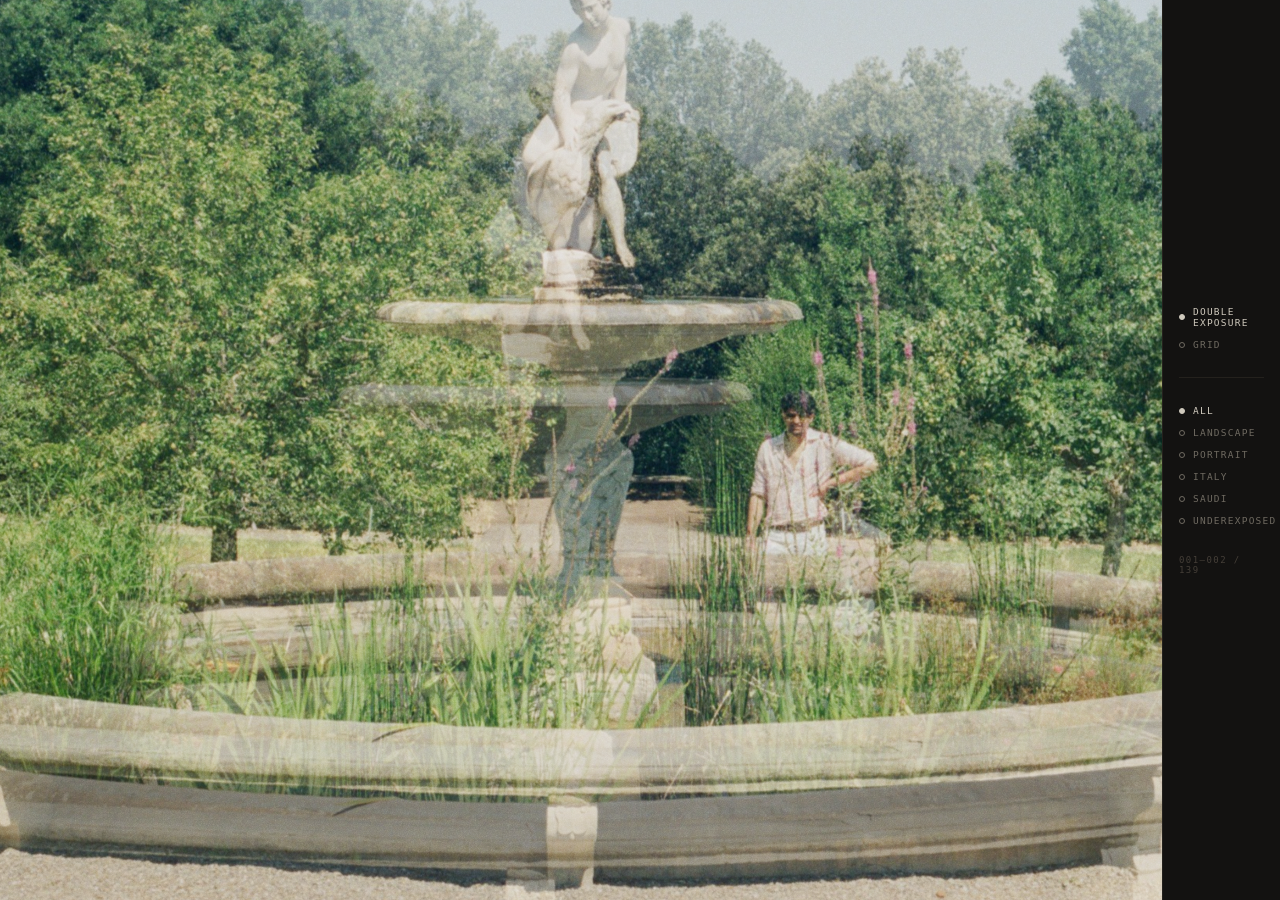
==== photos/index.html @ 0ebe8789 "Two frames at a time, both advancing together Removes the aperture windows and their frame numbers. " ====
<!doctype html>
<html lang="en">
<head>
<meta charset="utf-8">
<meta name="viewport" content="width=device-width, initial-scale=1">
<title>Film — Tahreem Rehman</title>
<link rel="stylesheet" href="style.css">
</head>
<body>

<div class="stage" id="stage">
  <div class="exposures" id="exposures"></div>
  <div class="grain"></div>
</div>

<div class="sheet" id="sheet"></div>

<div class="viewer" id="viewer">
  <div class="viewer-frame" id="viewerFrame">
    <img id="viewerImg" src="" alt="">
    <img id="viewerImgB" src="" alt="">
  </div>
  <div class="viewer-label" id="viewerLabel"></div>
</div>

<nav class="nav" id="nav">
  <div class="nav-group" id="views">
    <button class="nav-btn active" data-view="exposure">double exposure</button>
    <button class="nav-btn" data-view="sheet">grid</button>
  </div>
  <div class="nav-rule"></div>
  <button class="nav-btn active" data-cat="all">all</button>
  <button class="nav-btn" data-cat="landscape">landscape</button>
  <button class="nav-btn" data-cat="portrait">portrait</button>
  <button class="nav-btn" data-cat="italy">italy</button>
  <button class="nav-btn" data-cat="saudi">saudi</button>
  <button class="nav-btn" data-cat="underexposed">underexposed</button>
  <div class="counter" id="counter"></div>
  <div class="hint" id="hint"></div>
</nav>

<script src="app.js"></script>
</body>
</html>
---- photos/style.css ----
:root{
  --bg:#0d0c0b;
  --mark:#8a857b;
  --text-dim:#6f6a61;
  --nav-w:118px;
}

*{box-sizing:border-box}
html,body{margin:0;padding:0}
body{
  background:var(--bg);
  font-family:ui-monospace,'SF Mono',Menlo,Consolas,monospace;
  height:100vh;
  width:100vw;
  overflow:hidden;
  user-select:none;
}

/* the frame the exposures share */
.stage{
  position:fixed;
  top:0; left:0; bottom:0;
  right:var(--nav-w);
  overflow:hidden;
  background:var(--bg);
}

/* isolate so the blending stays between the photographs and never touches the page */
.exposures{
  position:absolute;
  inset:0;
  isolation:isolate;
}

/* every photograph is full-bleed and occupies the same space as the others */
.exposure{
  position:absolute;
  inset:0;
  transition:opacity .13s linear;
  will-change:opacity;
}
.exposure img{
  display:block;
  width:100%;
  height:100%;
  object-fit:cover;
  /* two additive passes would sum past white, so each is printed down first —
     the darkroom equivalent of cutting exposure time per pass */
  filter:brightness(.72) contrast(1.1) saturate(.94);
  transition:filter .13s linear;
}
/* the exposure on top is held back less, so it stays the one you read */
.exposure.dominant img{
  filter:brightness(.9) contrast(1.05) saturate(1);
}

/* film grain and a faint tonal veil, held over the whole composition */
.grain{
  position:absolute;
  inset:0;
  z-index:50;
  pointer-events:none;
  opacity:.55;
  mix-blend-mode:overlay;
  background-image:
    url("data:image/svg+xml;utf8,<svg xmlns='http://www.w3.org/2000/svg' width='200' height='200'><filter id='n'><feTurbulence type='fractalNoise' baseFrequency='0.82' numOctaves='4' stitchTiles='stitch'/><feColorMatrix type='saturate' values='0'/></filter><rect width='200' height='200' filter='url(%23n)' opacity='0.5'/></svg>");
  background-size:200px 200px;
}

/* ---------- the grid: five across, straightforward ---------- */
.sheet{
  position:fixed;
  top:0; left:0; bottom:0;
  right:var(--nav-w);
  overflow-y:auto;
  display:none;
  grid-template-columns:repeat(5, 1fr);
  grid-auto-rows:min-content;
  align-content:start;
  gap:1px;
  background:#000;
  padding:1px;
}
.sheet.on{ display:grid; }
.cell{
  position:relative;
  aspect-ratio:3 / 2;
  overflow:hidden;
  cursor:pointer;
  background:#0d0c0b;
}
.cell img{
  display:block;
  width:100%;
  height:100%;
  object-fit:cover;
  opacity:.86;
  transition:opacity .12s linear;
}
.cell:hover img{ opacity:1; }
.cell-label{
  position:absolute;
  left:6px; bottom:5px;
  font-size:8px;
  letter-spacing:.12em;
  color:rgba(232,226,213,.9);
  opacity:0;
  transition:opacity .12s linear;
  pointer-events:none;
  text-shadow:0 1px 3px rgba(0,0,0,.8);
}
.cell:hover .cell-label{ opacity:1; }

/* a frame chosen for the pairing */
.cell.picked{ outline:1px solid rgba(238,232,220,.95); outline-offset:-1px; }
.cell.picked img{ opacity:1; }
.cell.picked .cell-label{ opacity:1; }
.pick-mark{
  position:absolute;
  top:5px; right:6px;
  font-size:8px;
  letter-spacing:.1em;
  color:rgba(232,226,213,.95);
  text-shadow:0 1px 3px rgba(0,0,0,.85);
  display:none;
}
.cell.picked .pick-mark{ display:block; }

/* ---------- one photograph, filling the viewport ---------- */
.viewer{
  position:fixed;
  inset:0;
  z-index:900;
  display:none;
  align-items:center;
  justify-content:center;
  flex-direction:column;
  background:#080807;
  cursor:zoom-out;
}
.viewer.on{ display:flex; }
.viewer-frame{
  position:relative;
  display:flex;
  align-items:center;
  justify-content:center;
  isolation:isolate;
}
.viewer-frame img{
  max-width:94vw;
  max-height:88vh;
  object-fit:contain;
}
/* the second frame lies exactly over the first, additive, as in the main view */
.viewer-frame img + img{
  position:absolute;
  inset:0;
  margin:auto;
  display:none;
  mix-blend-mode:screen;
}
.viewer.paired .viewer-frame img{ filter:brightness(.72) contrast(1.1) saturate(.95); }
.viewer.paired .viewer-frame img + img{ display:block; opacity:.92; }
.viewer-label{
  margin-top:14px;
  font-size:9px;
  letter-spacing:.16em;
  color:#6f6a61;
  text-transform:uppercase;
}

/* ---------- side navigation ---------- */
.nav{
  position:fixed;
  top:0; right:0; bottom:0;
  width:var(--nav-w);
  border-left:1px solid #24211d;
  background:#131211;
  display:flex;
  flex-direction:column;
  justify-content:center;
  gap:11px;
  padding:20px 16px;
  z-index:200;
}
.nav-btn{
  font:inherit;
  font-size:9.5px;
  text-transform:uppercase;
  letter-spacing:.13em;
  text-align:left;
  padding:0;
  border:none;
  background:none;
  color:var(--text-dim);
  cursor:pointer;
  display:flex;
  align-items:center;
  gap:8px;
  transition:color .15s ease;
}
.nav-btn::before{
  content:"";
  width:4px; height:4px;
  border-radius:50%;
  border:1px solid var(--text-dim);
  flex:0 0 auto;
  transition:background .15s ease, border-color .15s ease;
}
.nav-group{ display:flex; flex-direction:column; gap:11px; }
.nav-rule{ height:1px; background:#24211d; margin:16px 0; }

.counter{
  margin-top:18px;
  font-size:9px;
  letter-spacing:.16em;
  color:#453f38;
}
.hint{
  margin-top:8px;
  font-size:8.5px;
  line-height:1.6;
  letter-spacing:.1em;
  color:#453f38;
  text-transform:uppercase;
}

.nav-btn:hover{ color:var(--mark); }
.nav-btn.active{ color:#cfc9bd; }
.nav-btn.active::before{ background:#cfc9bd; border-color:#cfc9bd; }

@media(max-width:760px){
  :root{--nav-w:0px}
  .stage{right:0;bottom:44px}
  .nav{
    top:auto; bottom:0; left:0; right:0;
    width:100%; height:auto;
    flex-direction:row;
    justify-content:flex-start;
    gap:14px;
    padding:12px 14px;
    border-left:none;
    border-top:1px solid #24211d;
    overflow-x:auto;
  }
  .nav-btn{white-space:nowrap}
}
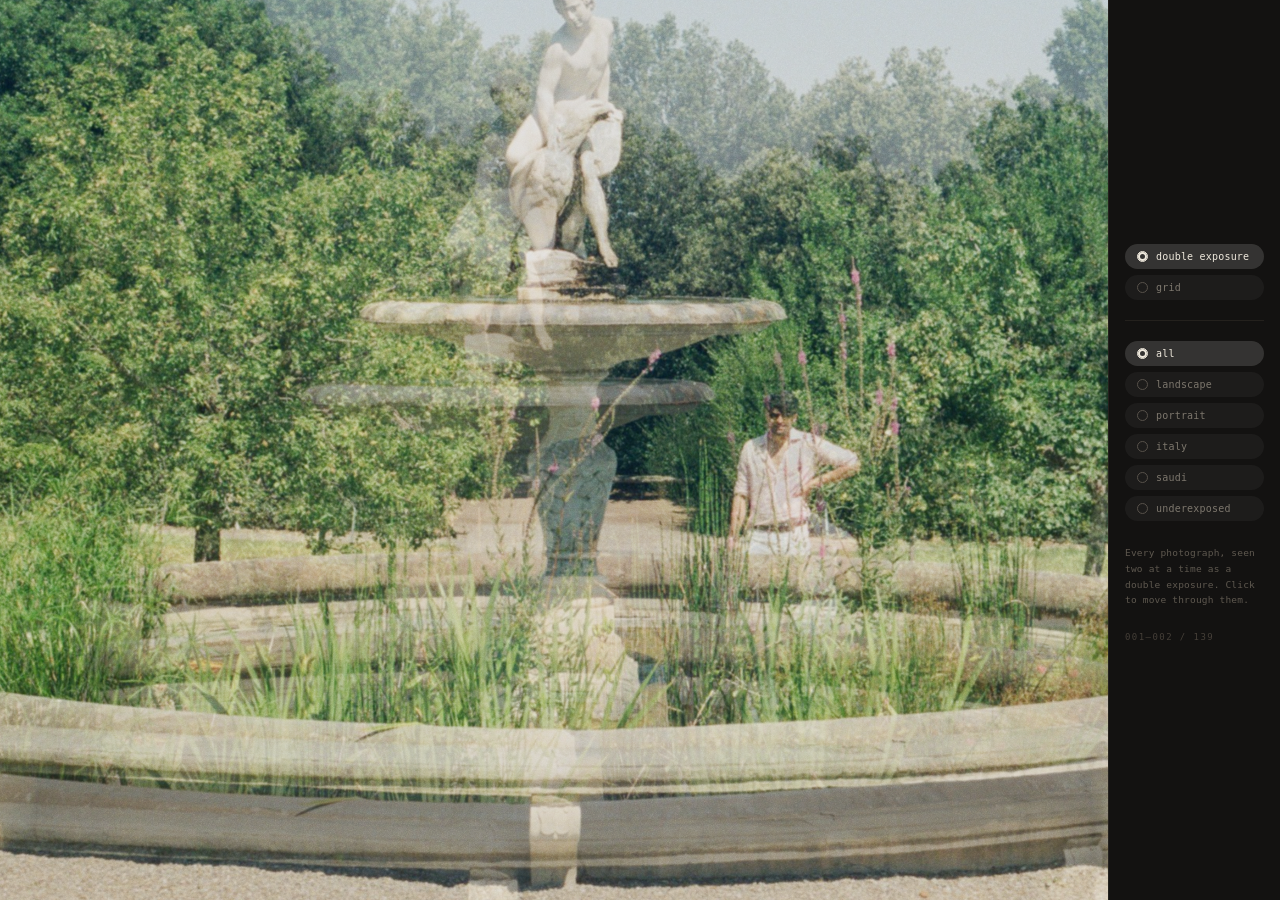
==== commit ef00e825: "Pill buttons with radios in the sidebar, and a line of context Replaces the bare uppercase list with" ====
--- a/photos/index.html
+++ b/photos/index.html
@@ -35,6 +35,7 @@
   <button class="nav-btn" data-cat="italy">italy</button>
   <button class="nav-btn" data-cat="saudi">saudi</button>
   <button class="nav-btn" data-cat="underexposed">underexposed</button>
+  <p class="nav-desc">Every photograph, seen two at a time as a double exposure. Click to move through them.</p>
   <div class="counter" id="counter"></div>
   <div class="hint" id="hint"></div>
 </nav>
--- a/photos/style.css
+++ b/photos/style.css
@@ -2,7 +2,7 @@
   --bg:#0d0c0b;
   --mark:#8a857b;
   --text-dim:#6f6a61;
-  --nav-w:118px;
+  --nav-w:172px;
 }
 
 *{box-sizing:border-box}
@@ -179,36 +179,48 @@
   display:flex;
   flex-direction:column;
   justify-content:center;
-  gap:11px;
-  padding:20px 16px;
+  gap:6px;
+  padding:22px 16px;
   z-index:200;
 }
+/* pill buttons, each carrying its own radio */
 .nav-btn{
   font:inherit;
-  font-size:9.5px;
-  text-transform:uppercase;
-  letter-spacing:.13em;
+  font-size:10px;
+  letter-spacing:.02em;
   text-align:left;
-  padding:0;
+  padding:7px 12px;
   border:none;
-  background:none;
-  color:var(--text-dim);
+  border-radius:999px;
+  background:rgba(255,253,247,.045);
+  color:#7d776d;
   cursor:pointer;
   display:flex;
   align-items:center;
   gap:8px;
-  transition:color .15s ease;
+  width:100%;
+  transition:background .15s ease, color .15s ease;
 }
 .nav-btn::before{
   content:"";
-  width:4px; height:4px;
+  width:9px; height:9px;
   border-radius:50%;
-  border:1px solid var(--text-dim);
+  border:1px solid #57514a;
+  background:transparent;
   flex:0 0 auto;
-  transition:background .15s ease, border-color .15s ease;
-}
-.nav-group{ display:flex; flex-direction:column; gap:11px; }
-.nav-rule{ height:1px; background:#24211d; margin:16px 0; }
+  box-shadow:inset 0 0 0 2px transparent;
+  transition:box-shadow .15s ease, border-color .15s ease;
+}
+.nav-group{ display:flex; flex-direction:column; gap:6px; }
+.nav-rule{ height:1px; background:#24211d; margin:14px 0; }
+
+.nav-desc{
+  margin:18px 0 0 0;
+  font-size:9.5px;
+  line-height:1.65;
+  letter-spacing:.02em;
+  color:#5e584f;
+}
 
 .counter{
   margin-top:18px;
@@ -225,9 +237,12 @@
   text-transform:uppercase;
 }
 
-.nav-btn:hover{ color:var(--mark); }
-.nav-btn.active{ color:#cfc9bd; }
-.nav-btn.active::before{ background:#cfc9bd; border-color:#cfc9bd; }
+.nav-btn:hover{ background:rgba(255,253,247,.08); color:#a9a297; }
+.nav-btn.active{ background:rgba(255,253,247,.14); color:#efe9dd; }
+.nav-btn.active::before{
+  border-color:#efe9dd;
+  box-shadow:inset 0 0 0 2px #efe9dd;
+}
 
 @media(max-width:760px){
   :root{--nav-w:0px}
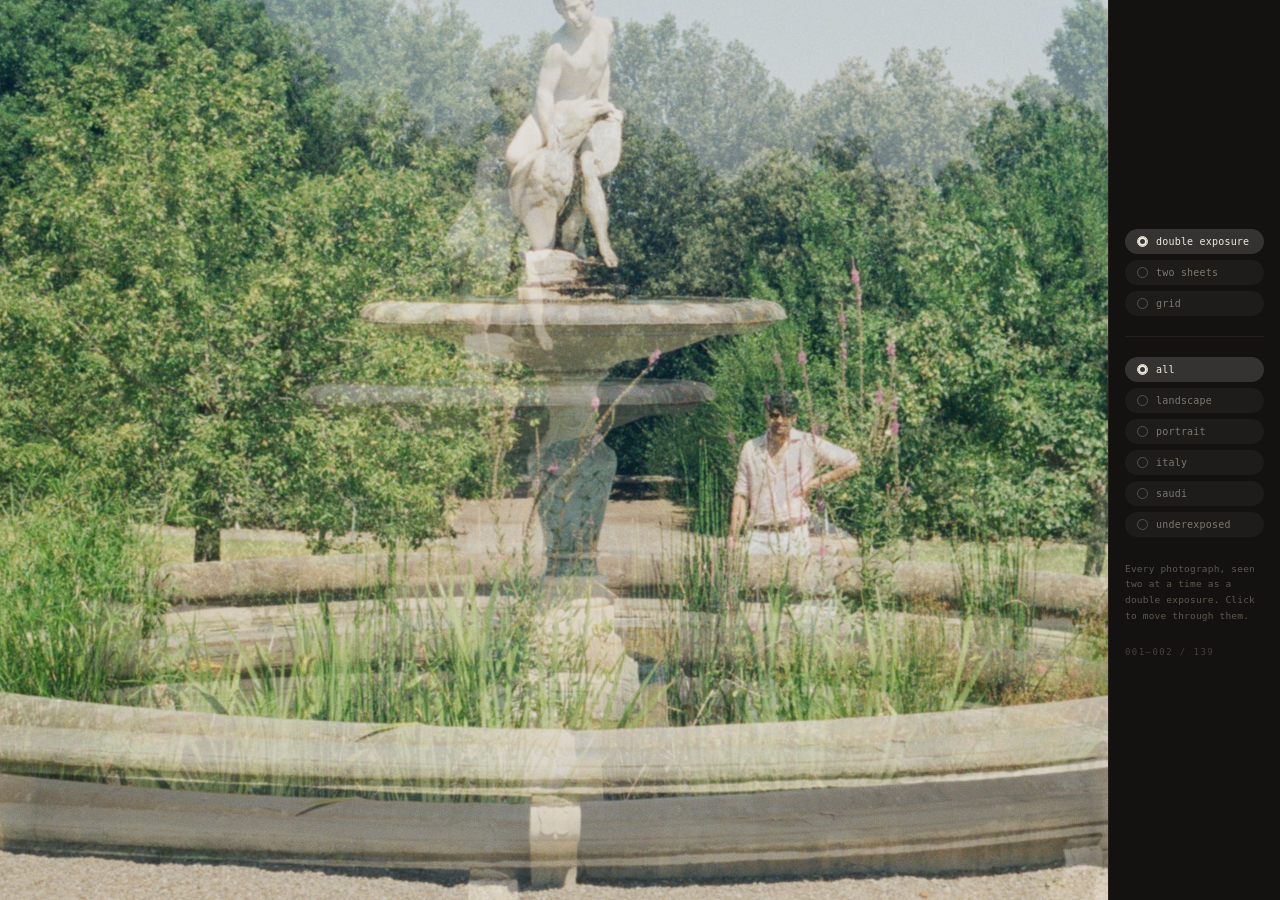
==== commit d33cefc0: "Add a two-sheet view A third way of looking: two full-screen grids of photographs drawn from opposit" ====
--- a/photos/index.html
+++ b/photos/index.html
@@ -10,6 +10,12 @@
 
 <div class="stage" id="stage">
   <div class="exposures" id="exposures"></div>
+  <div class="grain"></div>
+</div>
+
+<div class="pair" id="pair">
+  <div class="pgrid pgrid-a" id="pgridA"></div>
+  <div class="pgrid pgrid-b" id="pgridB"></div>
   <div class="grain"></div>
 </div>
 
@@ -26,6 +32,7 @@
 <nav class="nav" id="nav">
   <div class="nav-group" id="views">
     <button class="nav-btn active" data-view="exposure">double exposure</button>
+    <button class="nav-btn" data-view="pair">two sheets</button>
     <button class="nav-btn" data-view="sheet">grid</button>
   </div>
   <div class="nav-rule"></div>
--- a/photos/style.css
+++ b/photos/style.css
@@ -66,6 +66,69 @@
     url("data:image/svg+xml;utf8,<svg xmlns='http://www.w3.org/2000/svg' width='200' height='200'><filter id='n'><feTurbulence type='fractalNoise' baseFrequency='0.82' numOctaves='4' stitchTiles='stitch'/><feColorMatrix type='saturate' values='0'/></filter><rect width='200' height='200' filter='url(%23n)' opacity='0.5'/></svg>");
   background-size:200px 200px;
 }
+
+/* ---------- two contact sheets printed on transparent material ---------- */
+.pair{
+  position:fixed;
+  top:0; left:0; bottom:0;
+  right:var(--nav-w);
+  overflow:hidden;
+  display:none;
+  background:var(--bg);
+  isolation:isolate;
+  cursor:grab;
+}
+.pair.on{ display:block; }
+.pair.shifting{ cursor:grabbing; }
+
+/* both sheets run past the edges, so sliding one never exposes bare ground */
+.pgrid{
+  position:absolute;
+  top:-12%; left:-12%; right:-12%; bottom:-12%;
+  display:grid;
+  grid-template-columns:repeat(4, 1fr);
+  grid-template-rows:repeat(3, 1fr);
+}
+/* the second sheet is additive over the first: where they cross, the exposures sum */
+.pgrid-b{ mix-blend-mode:screen; }
+
+.pcell{
+  position:relative;
+  overflow:hidden;
+  cursor:pointer;
+}
+.pcell img{
+  display:block;
+  width:100%;
+  height:100%;
+  object-fit:cover;
+  transition:filter .12s linear, opacity .12s linear;
+}
+.pgrid-a .pcell img{ filter:brightness(.74) contrast(1.08) saturate(.94); }
+.pgrid-b .pcell img{ filter:brightness(.62) contrast(1.1) saturate(.92); }
+/* the photograph under the cursor comes up, so it reads as a single frame */
+.pgrid-a .pcell:hover img{ filter:brightness(1) contrast(1.02) saturate(1); }
+.pgrid-b .pcell:hover img{ filter:brightness(.92) contrast(1.04) saturate(1); }
+/* a chosen photograph stays forward */
+.pcell.lifted{ z-index:5; }
+.pgrid-a .pcell.lifted img,
+.pgrid-b .pcell.lifted img{ filter:brightness(1.02) contrast(1) saturate(1.02); }
+
+/* the sheet holding the chosen frame carries the composition */
+.pgrid.recessed{ opacity:.62; }
+
+.pcell-label{
+  position:absolute;
+  left:7px; top:6px;
+  font-size:8px;
+  letter-spacing:.12em;
+  color:rgba(236,230,218,.9);
+  text-shadow:0 1px 3px rgba(0,0,0,.85);
+  opacity:0;
+  transition:opacity .12s linear;
+  pointer-events:none;
+}
+.pcell:hover .pcell-label{ opacity:1; }
 
 /* ---------- the grid: five across, straightforward ---------- */
 .sheet{
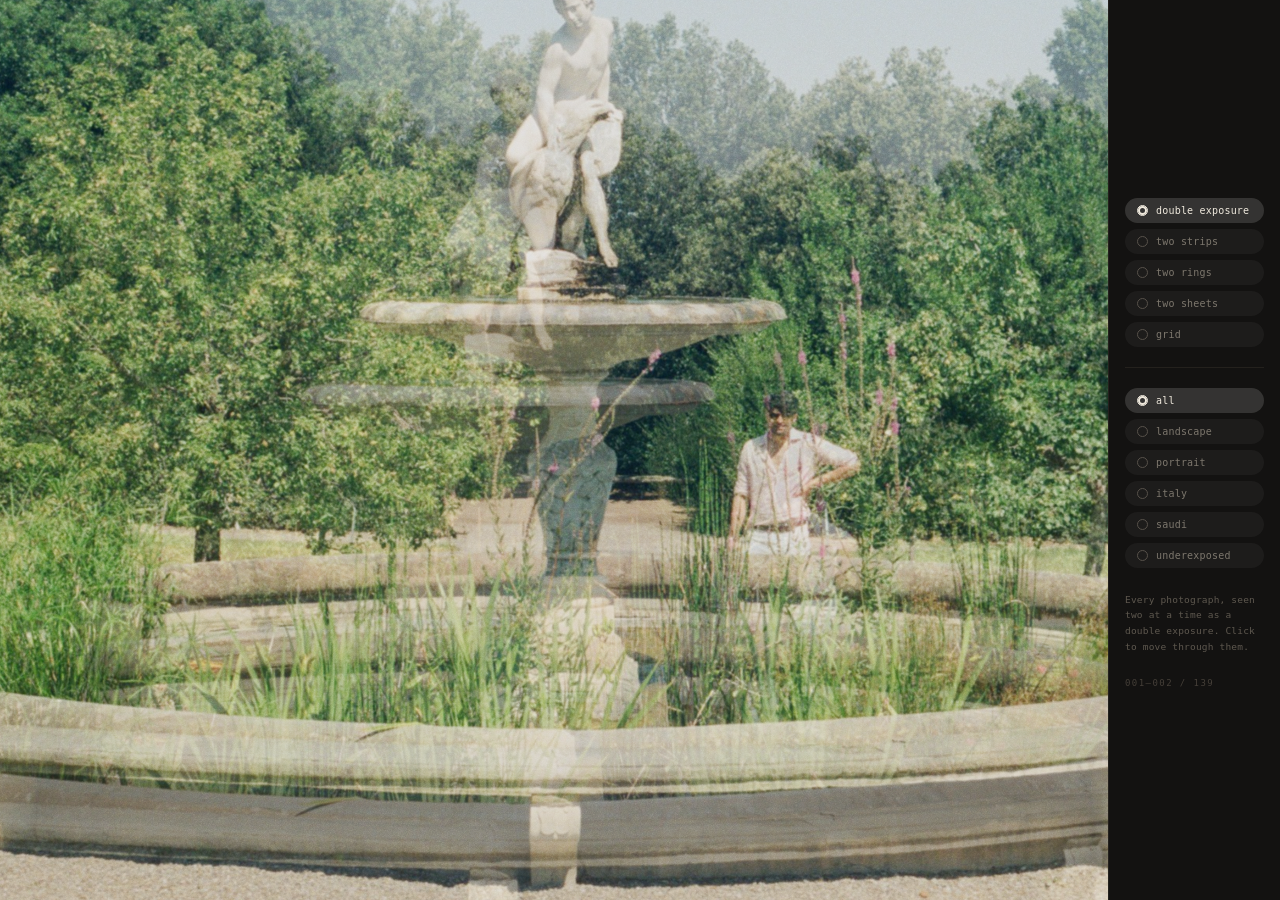
==== commit f056351f: "Two photographic sequences, in a line and in a ring Two views built on the same idea: two runs of fr" ====
--- a/photos/index.html
+++ b/photos/index.html
@@ -10,6 +10,18 @@
 
 <div class="stage" id="stage">
   <div class="exposures" id="exposures"></div>
+  <div class="grain"></div>
+</div>
+
+<div class="strips" id="strips">
+  <div class="strip strip-a" id="stripA"></div>
+  <div class="strip strip-b" id="stripB"></div>
+  <div class="grain"></div>
+</div>
+
+<div class="rings" id="rings">
+  <div class="ring ring-a" id="ringA"></div>
+  <div class="ring ring-b" id="ringB"></div>
   <div class="grain"></div>
 </div>
 
@@ -32,6 +44,8 @@
 <nav class="nav" id="nav">
   <div class="nav-group" id="views">
     <button class="nav-btn active" data-view="exposure">double exposure</button>
+    <button class="nav-btn" data-view="strips">two strips</button>
+    <button class="nav-btn" data-view="rings">two rings</button>
     <button class="nav-btn" data-view="pair">two sheets</button>
     <button class="nav-btn" data-view="sheet">grid</button>
   </div>
--- a/photos/style.css
+++ b/photos/style.css
@@ -66,6 +66,66 @@
     url("data:image/svg+xml;utf8,<svg xmlns='http://www.w3.org/2000/svg' width='200' height='200'><filter id='n'><feTurbulence type='fractalNoise' baseFrequency='0.82' numOctaves='4' stitchTiles='stitch'/><feColorMatrix type='saturate' values='0'/></filter><rect width='200' height='200' filter='url(%23n)' opacity='0.5'/></svg>");
   background-size:200px 200px;
 }
+
+/* ---------- two photographic sequences, laid across one another ---------- */
+.strips, .rings{
+  position:fixed;
+  top:0; left:0; bottom:0;
+  right:var(--nav-w);
+  overflow:hidden;
+  display:none;
+  background:var(--bg);
+  isolation:isolate;
+  cursor:ew-resize;
+}
+.strips.on, .rings.on{ display:block; }
+
+/* each sequence is one continuous run of frames, taller than it needs to be so the
+   two bands cross in the middle of the screen */
+.strip{
+  position:absolute;
+  left:0;
+  display:flex;
+  align-items:stretch;
+  will-change:transform;
+}
+.strip-a{ top:4%;  height:58%; }
+.strip-b{ top:33%; height:58%; mix-blend-mode:screen; }
+
+.strip .frame{ flex:0 0 auto; height:100%; position:relative; }
+.strip img{ display:block; height:100%; width:auto; }
+.strip-a img{ filter:brightness(.78) contrast(1.06) saturate(.95); }
+.strip-b img{ filter:brightness(.66) contrast(1.08) saturate(.93); }
+
+/* ---------- the same two sequences, bent into rings ---------- */
+.ring{
+  position:absolute;
+  left:50%; top:50%;
+  width:0; height:0;
+  will-change:transform;
+}
+.ring-b{ mix-blend-mode:screen; }
+.ring .frame{
+  position:absolute;
+  transform-origin:50% 100%;   /* the inner edge, so the frames fan from the centre */
+}
+.ring img{ display:block; width:100%; height:100%; object-fit:cover; }
+.ring-a img{ filter:brightness(.74) contrast(1.06) saturate(.95); }
+.ring-b img{ filter:brightness(.6) contrast(1.08) saturate(.92); }
+
+/* the frame number, only close up */
+.seq-label{
+  position:absolute;
+  left:6px; top:5px;
+  font-size:8px;
+  letter-spacing:.12em;
+  color:rgba(236,230,218,.85);
+  text-shadow:0 1px 3px rgba(0,0,0,.85);
+  opacity:0;
+  transition:opacity .12s linear;
+  pointer-events:none;
+}
+.frame:hover .seq-label{ opacity:1; }
 
 /* ---------- two contact sheets printed on transparent material ---------- */
 .pair{
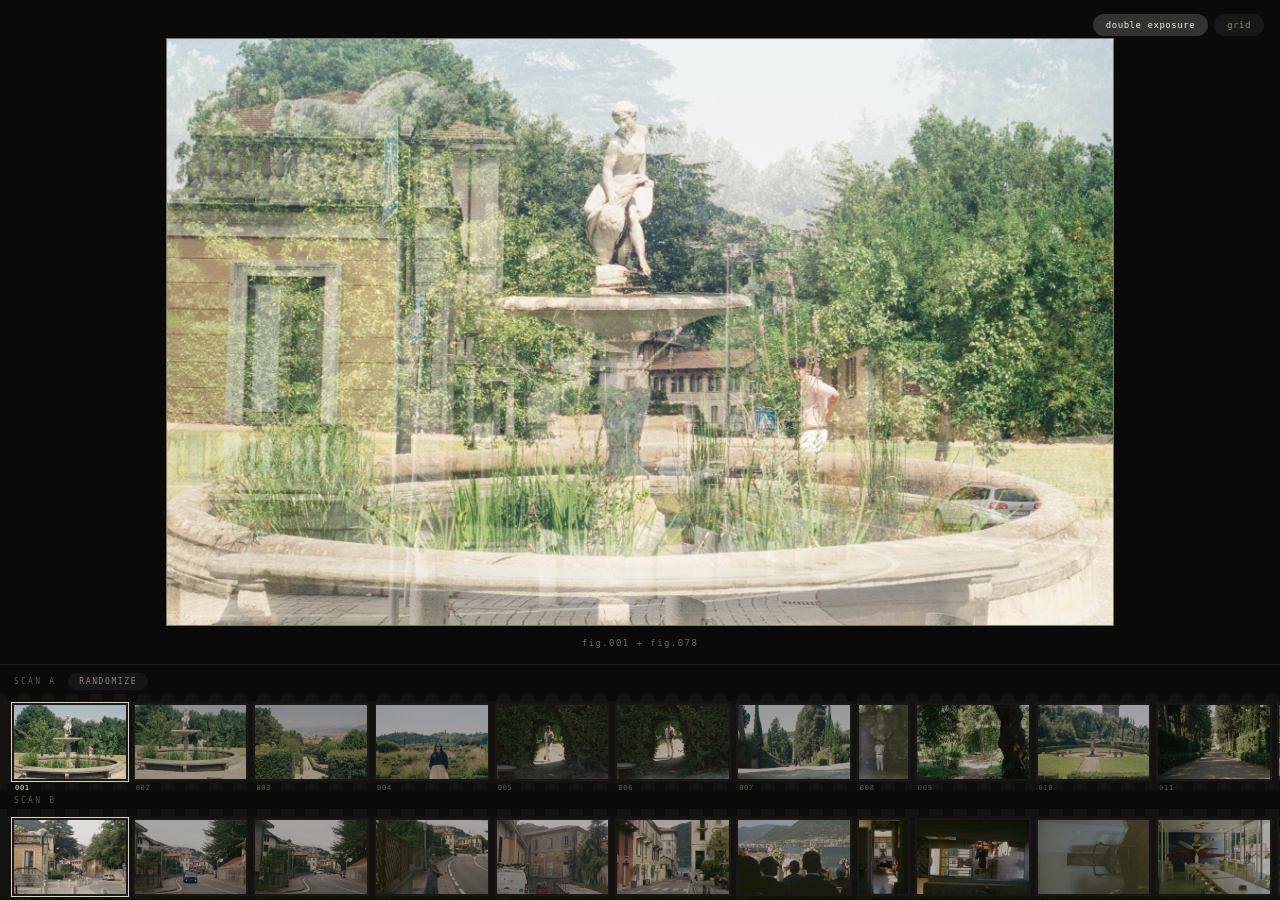
==== commit 72d2f593: "Rebuild as a darkroom: two film scans combined into one exposure Two scanned rolls sit permanently a" ====
--- a/photos/index.html
+++ b/photos/index.html
@@ -8,58 +8,40 @@
 </head>
 <body>
 
-<div class="stage" id="stage">
-  <div class="exposures" id="exposures"></div>
-  <div class="grain"></div>
-</div>
+<nav class="views" id="views">
+  <button class="vbtn active" data-view="expose">double exposure</button>
+  <button class="vbtn" data-view="grid">grid</button>
+</nav>
 
-<div class="strips" id="strips">
-  <div class="strip strip-a" id="stripA"></div>
-  <div class="strip strip-b" id="stripB"></div>
-  <div class="grain"></div>
-</div>
-
-<div class="rings" id="rings">
-  <div class="ring ring-a" id="ringA"></div>
-  <div class="ring ring-b" id="ringB"></div>
-  <div class="grain"></div>
-</div>
-
-<div class="pair" id="pair">
-  <div class="pgrid pgrid-a" id="pgridA"></div>
-  <div class="pgrid pgrid-b" id="pgridB"></div>
-  <div class="grain"></div>
-</div>
-
-<div class="sheet" id="sheet"></div>
+<section class="sheet" id="sheet"></section>
 
 <div class="viewer" id="viewer">
-  <div class="viewer-frame" id="viewerFrame">
-    <img id="viewerImg" src="" alt="">
-    <img id="viewerImgB" src="" alt="">
-  </div>
+  <img id="viewerImg" src="" alt="">
   <div class="viewer-label" id="viewerLabel"></div>
 </div>
 
-<nav class="nav" id="nav">
-  <div class="nav-group" id="views">
-    <button class="nav-btn active" data-view="exposure">double exposure</button>
-    <button class="nav-btn" data-view="strips">two strips</button>
-    <button class="nav-btn" data-view="rings">two rings</button>
-    <button class="nav-btn" data-view="pair">two sheets</button>
-    <button class="nav-btn" data-view="sheet">grid</button>
+<main class="canvas" id="canvas">
+  <div class="pairbox">
+    <div class="plate plate-a" id="plateA"></div>
+    <div class="plate plate-b" id="plateB"></div>
+    <div class="grain"></div>
   </div>
-  <div class="nav-rule"></div>
-  <button class="nav-btn active" data-cat="all">all</button>
-  <button class="nav-btn" data-cat="landscape">landscape</button>
-  <button class="nav-btn" data-cat="portrait">portrait</button>
-  <button class="nav-btn" data-cat="italy">italy</button>
-  <button class="nav-btn" data-cat="saudi">saudi</button>
-  <button class="nav-btn" data-cat="underexposed">underexposed</button>
-  <p class="nav-desc">Every photograph, seen two at a time as a double exposure. Click to move through them.</p>
-  <div class="counter" id="counter"></div>
-  <div class="hint" id="hint"></div>
-</nav>
+  <div class="readout" id="readout"></div>
+</main>
+
+<footer class="rolls">
+  <div class="roll" data-slot="a">
+    <div class="roll-edge">
+      <span class="roll-name">SCAN A</span>
+      <button class="shuffle" id="shuffle">randomize</button>
+    </div>
+    <div class="strip" id="stripA"></div>
+  </div>
+  <div class="roll" data-slot="b">
+    <div class="roll-edge"><span class="roll-name">SCAN B</span></div>
+    <div class="strip" id="stripB"></div>
+  </div>
+</footer>
 
 <script src="app.js"></script>
 </body>
--- a/photos/style.css
+++ b/photos/style.css
@@ -1,8 +1,9 @@
 :root{
-  --bg:#0d0c0b;
-  --mark:#8a857b;
-  --text-dim:#6f6a61;
-  --nav-w:172px;
+  --bg:#0b0a09;
+  --film:#141210;
+  --film-edge:#1d1a17;
+  --edge-ink:#b8ad97;
+  --rolls-h:236px;
 }
 
 *{box-sizing:border-box}
@@ -11,190 +12,212 @@
   background:var(--bg);
   font-family:ui-monospace,'SF Mono',Menlo,Consolas,monospace;
   height:100vh;
-  width:100vw;
   overflow:hidden;
   user-select:none;
 }
 
-/* the frame the exposures share */
-.stage{
-  position:fixed;
-  top:0; left:0; bottom:0;
-  right:var(--nav-w);
+/* ---------- the exposure ---------- */
+.canvas{
+  position:fixed;
+  top:0; left:0; right:0;
+  bottom:var(--rolls-h);
   overflow:hidden;
   background:var(--bg);
-}
-
-/* isolate so the blending stays between the photographs and never touches the page */
-.exposures{
-  position:absolute;
-  inset:0;
+  display:flex;
+  align-items:center;
+  justify-content:center;
+}
+
+/* the two chosen frames come together inside one border, so the pair reads as a
+   single photographic object rather than two images that happen to overlap */
+.pairbox{
+  position:relative;
+  width:min(74vw, 1080px);
+  aspect-ratio:3 / 2;
+  max-height:calc(100vh - var(--rolls-h) - 76px);
+  overflow:hidden;
   isolation:isolate;
-}
-
-/* every photograph is full-bleed and occupies the same space as the others */
-.exposure{
-  position:absolute;
-  inset:0;
-  transition:opacity .13s linear;
-  will-change:opacity;
-}
-.exposure img{
-  display:block;
+  background:#000;
+  border:1px solid rgba(226,217,199,.55);
+  box-shadow:0 0 0 5px rgba(11,10,9,.9);
+}
+
+.plate{
+  position:absolute;
+  inset:0;
+}
+.plate img{
+  position:absolute;
+  inset:0;
   width:100%;
   height:100%;
   object-fit:cover;
-  /* two additive passes would sum past white, so each is printed down first —
-     the darkroom equivalent of cutting exposure time per pass */
-  filter:brightness(.72) contrast(1.1) saturate(.94);
-  transition:filter .13s linear;
-}
-/* the exposure on top is held back less, so it stays the one you read */
-.exposure.dominant img{
-  filter:brightness(.9) contrast(1.05) saturate(1);
-}
-
-/* film grain and a faint tonal veil, held over the whole composition */
+  opacity:0;
+  transition:opacity .17s linear, transform .17s cubic-bezier(.3,.7,.3,1);
+}
+.plate img.showing{ opacity:1; }
+
+/* row 1 arrives from the left, row 2 from the right; both come to rest overlapping.
+   The two positions are set inline by the script, so the entry always animates. */
+
+/* the first exposure is printed down; the second is additive over it, so the two
+   sum the way they would on one frame of film rather than sitting one atop the other */
+.plate-a img{ filter:brightness(1) contrast(1.04) saturate(.97); }
+.plate-b{ mix-blend-mode:screen; }
+.plate-b img{ filter:brightness(.8) contrast(1.06) saturate(.95); }
+
 .grain{
   position:absolute;
   inset:0;
-  z-index:50;
-  pointer-events:none;
-  opacity:.55;
-  mix-blend-mode:overlay;
+  z-index:5;
+  pointer-events:none;
+  /* plain grain at low opacity: any blend mode against this noise darkened the
+     whole exposure, because the tile itself averages well below mid-grey */
+  opacity:.09;
   background-image:
-    url("data:image/svg+xml;utf8,<svg xmlns='http://www.w3.org/2000/svg' width='200' height='200'><filter id='n'><feTurbulence type='fractalNoise' baseFrequency='0.82' numOctaves='4' stitchTiles='stitch'/><feColorMatrix type='saturate' values='0'/></filter><rect width='200' height='200' filter='url(%23n)' opacity='0.5'/></svg>");
+    url("data:image/svg+xml;utf8,<svg xmlns='http://www.w3.org/2000/svg' width='200' height='200'><filter id='n'><feTurbulence type='fractalNoise' baseFrequency='0.84' numOctaves='4' stitchTiles='stitch'/><feColorMatrix type='saturate' values='0'/></filter><rect width='200' height='200' filter='url(%23n)' opacity='0.5'/></svg>");
   background-size:200px 200px;
 }
 
-/* ---------- two photographic sequences, laid across one another ---------- */
-.strips, .rings{
-  position:fixed;
-  top:0; left:0; bottom:0;
-  right:var(--nav-w);
-  overflow:hidden;
-  display:none;
+.readout{
+  position:absolute;
+  left:0; right:0; bottom:16px;
+  text-align:center;
+  z-index:6;
+  font-size:9px;
+  letter-spacing:.16em;
+  color:rgba(214,205,188,.5);
+  pointer-events:none;
+}
+
+/* ---------- the two scanned rolls ---------- */
+.rolls{
+  position:fixed;
+  left:0; right:0; bottom:0;
+  height:var(--rolls-h);
   background:var(--bg);
-  isolation:isolate;
-  cursor:ew-resize;
-}
-.strips.on, .rings.on{ display:block; }
-
-/* each sequence is one continuous run of frames, taller than it needs to be so the
-   two bands cross in the middle of the screen */
+  border-top:1px solid #221f1b;
+  display:flex;
+  flex-direction:column;
+  gap:6px;
+  padding:8px 0 10px;
+}
+
+.roll{ position:relative; }
+.roll-edge{
+  display:flex;
+  align-items:center;
+  gap:12px;
+  padding:0 14px 4px;
+}
+.roll-name{
+  font-size:8px;
+  letter-spacing:.28em;
+  color:#5c554b;
+}
+.shuffle{
+  font:inherit;
+  font-size:8px;
+  letter-spacing:.2em;
+  text-transform:uppercase;
+  color:#8d8474;
+  background:rgba(255,250,240,.05);
+  border:none;
+  border-radius:999px;
+  padding:4px 11px;
+  cursor:pointer;
+  transition:background .15s ease, color .15s ease;
+}
+.shuffle:hover{ background:rgba(255,250,240,.12); color:#e4dccc; }
+
+/* the strip itself: film base, sprockets punched along both edges */
 .strip{
-  position:absolute;
-  left:0;
-  display:flex;
+  display:flex;
+  gap:5px;
   align-items:stretch;
-  will-change:transform;
-}
-.strip-a{ top:4%;  height:58%; }
-.strip-b{ top:33%; height:58%; mix-blend-mode:screen; }
-
-.strip .frame{ flex:0 0 auto; height:100%; position:relative; }
-.strip img{ display:block; height:100%; width:auto; }
-.strip-a img{ filter:brightness(.78) contrast(1.06) saturate(.95); }
-.strip-b img{ filter:brightness(.66) contrast(1.08) saturate(.93); }
-
-/* ---------- the same two sequences, bent into rings ---------- */
-.ring{
-  position:absolute;
-  left:50%; top:50%;
-  width:0; height:0;
-  will-change:transform;
-}
-.ring-b{ mix-blend-mode:screen; }
-.ring .frame{
-  position:absolute;
-  transform-origin:50% 100%;   /* the inner edge, so the frames fan from the centre */
-}
-.ring img{ display:block; width:100%; height:100%; object-fit:cover; }
-.ring-a img{ filter:brightness(.74) contrast(1.06) saturate(.95); }
-.ring-b img{ filter:brightness(.6) contrast(1.08) saturate(.92); }
-
-/* the frame number, only close up */
-.seq-label{
-  position:absolute;
-  left:6px; top:5px;
-  font-size:8px;
-  letter-spacing:.12em;
-  color:rgba(236,230,218,.85);
-  text-shadow:0 1px 3px rgba(0,0,0,.85);
-  opacity:0;
-  transition:opacity .12s linear;
-  pointer-events:none;
-}
-.frame:hover .seq-label{ opacity:1; }
-
-/* ---------- two contact sheets printed on transparent material ---------- */
-.pair{
-  position:fixed;
-  top:0; left:0; bottom:0;
-  right:var(--nav-w);
-  overflow:hidden;
-  display:none;
-  background:var(--bg);
-  isolation:isolate;
-  cursor:grab;
-}
-.pair.on{ display:block; }
-.pair.shifting{ cursor:grabbing; }
-
-/* both sheets run past the edges, so sliding one never exposes bare ground */
-.pgrid{
-  position:absolute;
-  top:-12%; left:-12%; right:-12%; bottom:-12%;
-  display:grid;
-  grid-template-columns:repeat(4, 1fr);
-  grid-template-rows:repeat(3, 1fr);
-}
-/* the second sheet is additive over the first: where they cross, the exposures sum */
-.pgrid-b{ mix-blend-mode:screen; }
-
-.pcell{
+  overflow-x:auto;
+  overflow-y:hidden;
+  padding:9px 12px;
+  background:
+    /* sprocket holes, top and bottom */
+    repeating-linear-gradient(90deg,
+      transparent 0 7px, rgba(11,10,9,.92) 7px 17px, transparent 17px 24px) top/100% 7px no-repeat,
+    repeating-linear-gradient(90deg,
+      transparent 0 7px, rgba(11,10,9,.92) 7px 17px, transparent 17px 24px) bottom/100% 7px no-repeat,
+    linear-gradient(var(--film), var(--film));
+  scrollbar-width:none;
+}
+.strip::-webkit-scrollbar{ display:none; }
+
+.fframe{
   position:relative;
-  overflow:hidden;
-  cursor:pointer;
-}
-.pcell img{
+  flex:0 0 auto;
+  height:78px;
+  cursor:pointer;
+  background:var(--film-edge);
+  padding:2px;
+  opacity:.72;
+  transition:opacity .12s linear, box-shadow .12s linear;
+}
+.fframe img{
   display:block;
-  width:100%;
   height:100%;
-  object-fit:cover;
-  transition:filter .12s linear, opacity .12s linear;
-}
-.pgrid-a .pcell img{ filter:brightness(.74) contrast(1.08) saturate(.94); }
-.pgrid-b .pcell img{ filter:brightness(.62) contrast(1.1) saturate(.92); }
-/* the photograph under the cursor comes up, so it reads as a single frame */
-.pgrid-a .pcell:hover img{ filter:brightness(1) contrast(1.02) saturate(1); }
-.pgrid-b .pcell:hover img{ filter:brightness(.92) contrast(1.04) saturate(1); }
-/* a chosen photograph stays forward */
-.pcell.lifted{ z-index:5; }
-.pgrid-a .pcell.lifted img,
-.pgrid-b .pcell.lifted img{ filter:brightness(1.02) contrast(1) saturate(1.02); }
-
-/* the sheet holding the chosen frame carries the composition */
-.pgrid.recessed{ opacity:.62; }
-
-.pcell-label{
-  position:absolute;
-  left:7px; top:6px;
-  font-size:8px;
-  letter-spacing:.12em;
-  color:rgba(236,230,218,.9);
-  text-shadow:0 1px 3px rgba(0,0,0,.85);
-  opacity:0;
-  transition:opacity .12s linear;
-  pointer-events:none;
-}
-.pcell:hover .pcell-label{ opacity:1; }
-
-/* ---------- the grid: five across, straightforward ---------- */
+  width:auto;
+  filter:brightness(.92) saturate(.9) contrast(1.02);
+}
+.fframe:hover{ opacity:1; }
+
+/* the frame number, printed on the film edge as the lab would */
+.fnum{
+  position:absolute;
+  left:3px;
+  bottom:-11px;
+  font-size:7px;
+  letter-spacing:.1em;
+  color:var(--edge-ink);
+  opacity:.62;
+  pointer-events:none;
+}
+
+/* whichever frame is currently exposed */
+.fframe.chosen{
+  opacity:1;
+  box-shadow:0 0 0 1px rgba(240,233,219,.9);
+}
+.fframe.chosen .fnum{ opacity:1; color:#f0e9db; }
+
+@media(max-width:760px){
+  :root{--rolls-h:206px}
+  .fframe{ height:64px; }
+}
+
+/* ---------- the only two ways in ---------- */
+.views{
+  position:fixed;
+  top:14px; right:16px;
+  z-index:40;
+  display:flex;
+  gap:6px;
+}
+.vbtn{
+  font:inherit;
+  font-size:9px;
+  letter-spacing:.06em;
+  color:#8d8474;
+  background:rgba(255,250,240,.06);
+  border:none;
+  border-radius:999px;
+  padding:6px 13px;
+  cursor:pointer;
+  transition:background .15s ease, color .15s ease;
+}
+.vbtn:hover{ background:rgba(255,250,240,.12); color:#cfc6b4; }
+.vbtn.active{ background:rgba(255,250,240,.17); color:#f2ecdf; }
+
+/* ---------- the grid ---------- */
 .sheet{
   position:fixed;
-  top:0; left:0; bottom:0;
-  right:var(--nav-w);
+  inset:0;
   overflow-y:auto;
   display:none;
   grid-template-columns:repeat(5, 1fr);
@@ -202,7 +225,7 @@
   align-content:start;
   gap:1px;
   background:#000;
-  padding:1px;
+  padding:1px 1px 1px;
 }
 .sheet.on{ display:grid; }
 .cell{
@@ -210,12 +233,10 @@
   aspect-ratio:3 / 2;
   overflow:hidden;
   cursor:pointer;
-  background:#0d0c0b;
+  background:#0b0a09;
 }
 .cell img{
-  display:block;
-  width:100%;
-  height:100%;
+  display:block; width:100%; height:100%;
   object-fit:cover;
   opacity:.86;
   transition:opacity .12s linear;
@@ -226,30 +247,15 @@
   left:6px; bottom:5px;
   font-size:8px;
   letter-spacing:.12em;
-  color:rgba(232,226,213,.9);
+  color:rgba(236,230,218,.92);
+  text-shadow:0 1px 3px rgba(0,0,0,.85);
   opacity:0;
   transition:opacity .12s linear;
   pointer-events:none;
-  text-shadow:0 1px 3px rgba(0,0,0,.8);
 }
 .cell:hover .cell-label{ opacity:1; }
 
-/* a frame chosen for the pairing */
-.cell.picked{ outline:1px solid rgba(238,232,220,.95); outline-offset:-1px; }
-.cell.picked img{ opacity:1; }
-.cell.picked .cell-label{ opacity:1; }
-.pick-mark{
-  position:absolute;
-  top:5px; right:6px;
-  font-size:8px;
-  letter-spacing:.1em;
-  color:rgba(232,226,213,.95);
-  text-shadow:0 1px 3px rgba(0,0,0,.85);
-  display:none;
-}
-.cell.picked .pick-mark{ display:block; }
-
-/* ---------- one photograph, filling the viewport ---------- */
+/* one photograph, filling the viewport */
 .viewer{
   position:fixed;
   inset:0;
@@ -258,128 +264,14 @@
   align-items:center;
   justify-content:center;
   flex-direction:column;
-  background:#080807;
+  background:#070706;
   cursor:zoom-out;
 }
 .viewer.on{ display:flex; }
-.viewer-frame{
-  position:relative;
-  display:flex;
-  align-items:center;
-  justify-content:center;
-  isolation:isolate;
-}
-.viewer-frame img{
-  max-width:94vw;
-  max-height:88vh;
-  object-fit:contain;
-}
-/* the second frame lies exactly over the first, additive, as in the main view */
-.viewer-frame img + img{
-  position:absolute;
-  inset:0;
-  margin:auto;
-  display:none;
-  mix-blend-mode:screen;
-}
-.viewer.paired .viewer-frame img{ filter:brightness(.72) contrast(1.1) saturate(.95); }
-.viewer.paired .viewer-frame img + img{ display:block; opacity:.92; }
+.viewer img{ max-width:94vw; max-height:88vh; object-fit:contain; }
 .viewer-label{
   margin-top:14px;
   font-size:9px;
   letter-spacing:.16em;
   color:#6f6a61;
-  text-transform:uppercase;
-}
-
-/* ---------- side navigation ---------- */
-.nav{
-  position:fixed;
-  top:0; right:0; bottom:0;
-  width:var(--nav-w);
-  border-left:1px solid #24211d;
-  background:#131211;
-  display:flex;
-  flex-direction:column;
-  justify-content:center;
-  gap:6px;
-  padding:22px 16px;
-  z-index:200;
-}
-/* pill buttons, each carrying its own radio */
-.nav-btn{
-  font:inherit;
-  font-size:10px;
-  letter-spacing:.02em;
-  text-align:left;
-  padding:7px 12px;
-  border:none;
-  border-radius:999px;
-  background:rgba(255,253,247,.045);
-  color:#7d776d;
-  cursor:pointer;
-  display:flex;
-  align-items:center;
-  gap:8px;
-  width:100%;
-  transition:background .15s ease, color .15s ease;
-}
-.nav-btn::before{
-  content:"";
-  width:9px; height:9px;
-  border-radius:50%;
-  border:1px solid #57514a;
-  background:transparent;
-  flex:0 0 auto;
-  box-shadow:inset 0 0 0 2px transparent;
-  transition:box-shadow .15s ease, border-color .15s ease;
-}
-.nav-group{ display:flex; flex-direction:column; gap:6px; }
-.nav-rule{ height:1px; background:#24211d; margin:14px 0; }
-
-.nav-desc{
-  margin:18px 0 0 0;
-  font-size:9.5px;
-  line-height:1.65;
-  letter-spacing:.02em;
-  color:#5e584f;
-}
-
-.counter{
-  margin-top:18px;
-  font-size:9px;
-  letter-spacing:.16em;
-  color:#453f38;
-}
-.hint{
-  margin-top:8px;
-  font-size:8.5px;
-  line-height:1.6;
-  letter-spacing:.1em;
-  color:#453f38;
-  text-transform:uppercase;
-}
-
-.nav-btn:hover{ background:rgba(255,253,247,.08); color:#a9a297; }
-.nav-btn.active{ background:rgba(255,253,247,.14); color:#efe9dd; }
-.nav-btn.active::before{
-  border-color:#efe9dd;
-  box-shadow:inset 0 0 0 2px #efe9dd;
-}
-
-@media(max-width:760px){
-  :root{--nav-w:0px}
-  .stage{right:0;bottom:44px}
-  .nav{
-    top:auto; bottom:0; left:0; right:0;
-    width:100%; height:auto;
-    flex-direction:row;
-    justify-content:flex-start;
-    gap:14px;
-    padding:12px 14px;
-    border-left:none;
-    border-top:1px solid #24211d;
-    overflow-x:auto;
-  }
-  .nav-btn{white-space:nowrap}
-}
+}
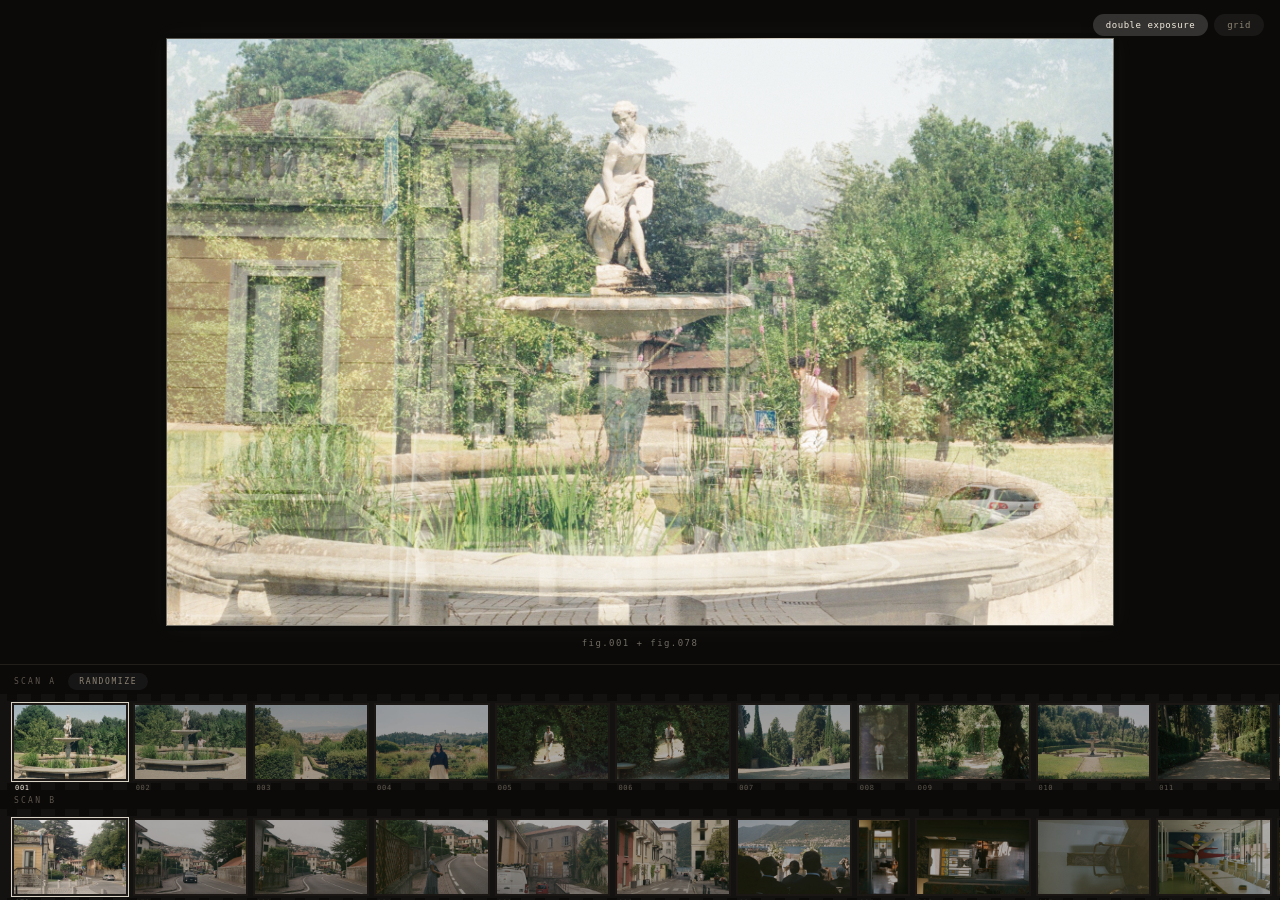
==== commit 556b96a4: "A light travelling round the border of the chosen pair Once the two frames meet, a soft highlight ke" ====
--- a/photos/index.html
+++ b/photos/index.html
@@ -21,10 +21,12 @@
 </div>
 
 <main class="canvas" id="canvas">
-  <div class="pairbox">
-    <div class="plate plate-a" id="plateA"></div>
-    <div class="plate plate-b" id="plateB"></div>
-    <div class="grain"></div>
+  <div class="pairbox" id="pairbox">
+    <div class="pairclip">
+      <div class="plate plate-a" id="plateA"></div>
+      <div class="plate plate-b" id="plateB"></div>
+      <div class="grain"></div>
+    </div>
   </div>
   <div class="readout" id="readout"></div>
 </main>
--- a/photos/style.css
+++ b/photos/style.css
@@ -30,16 +30,58 @@
 
 /* the two chosen frames come together inside one border, so the pair reads as a
    single photographic object rather than two images that happen to overlap */
+@property --sweep{ syntax:'<angle>'; inherits:false; initial-value:0deg; }
+
 .pairbox{
   position:relative;
   width:min(74vw, 1080px);
   aspect-ratio:3 / 2;
   max-height:calc(100vh - var(--rolls-h) - 76px);
+  background:#000;
+  border:1px solid rgba(226,217,199,.4);
+  box-shadow:0 0 0 5px rgba(11,10,9,.9), 0 0 22px rgba(238,229,210,.05);
+  transition:box-shadow .5s ease, border-color .5s ease;
+}
+/* the frames themselves are clipped inside, so the border and its light can sit
+   outside the picture and still travel round it */
+.pairclip{
+  position:absolute;
+  inset:0;
   overflow:hidden;
   isolation:isolate;
-  background:#000;
-  border:1px solid rgba(226,217,199,.55);
-  box-shadow:0 0 0 5px rgba(11,10,9,.9);
+}
+
+/* a soft light that keeps travelling round the border of a chosen pair */
+.pairbox::after{
+  content:"";
+  position:absolute;
+  inset:-1px;
+  padding:1px;
+  pointer-events:none;
+  background:conic-gradient(from var(--sweep),
+    rgba(244,237,222,0) 0deg,
+    rgba(244,237,222,.85) 26deg,
+    rgba(244,237,222,0) 74deg,
+    rgba(244,237,222,0) 190deg,
+    rgba(244,237,222,.4) 214deg,
+    rgba(244,237,222,0) 258deg,
+    rgba(244,237,222,0) 360deg);
+  -webkit-mask:linear-gradient(#000 0 0) content-box, linear-gradient(#000 0 0);
+  -webkit-mask-composite:xor;
+  mask:linear-gradient(#000 0 0) content-box, linear-gradient(#000 0 0);
+  mask-composite:exclude;
+  animation:sweep 7s linear infinite;
+}
+@keyframes sweep{ to{ --sweep:360deg; } }
+
+/* and a brief lift the moment a new pair comes together */
+.pairbox.fresh{
+  border-color:rgba(240,232,215,.8);
+  box-shadow:0 0 0 5px rgba(11,10,9,.9), 0 0 34px rgba(240,232,215,.16);
+}
+
+@media(prefers-reduced-motion:reduce){
+  .pairbox::after{ animation:none; }
 }
 
 .plate{
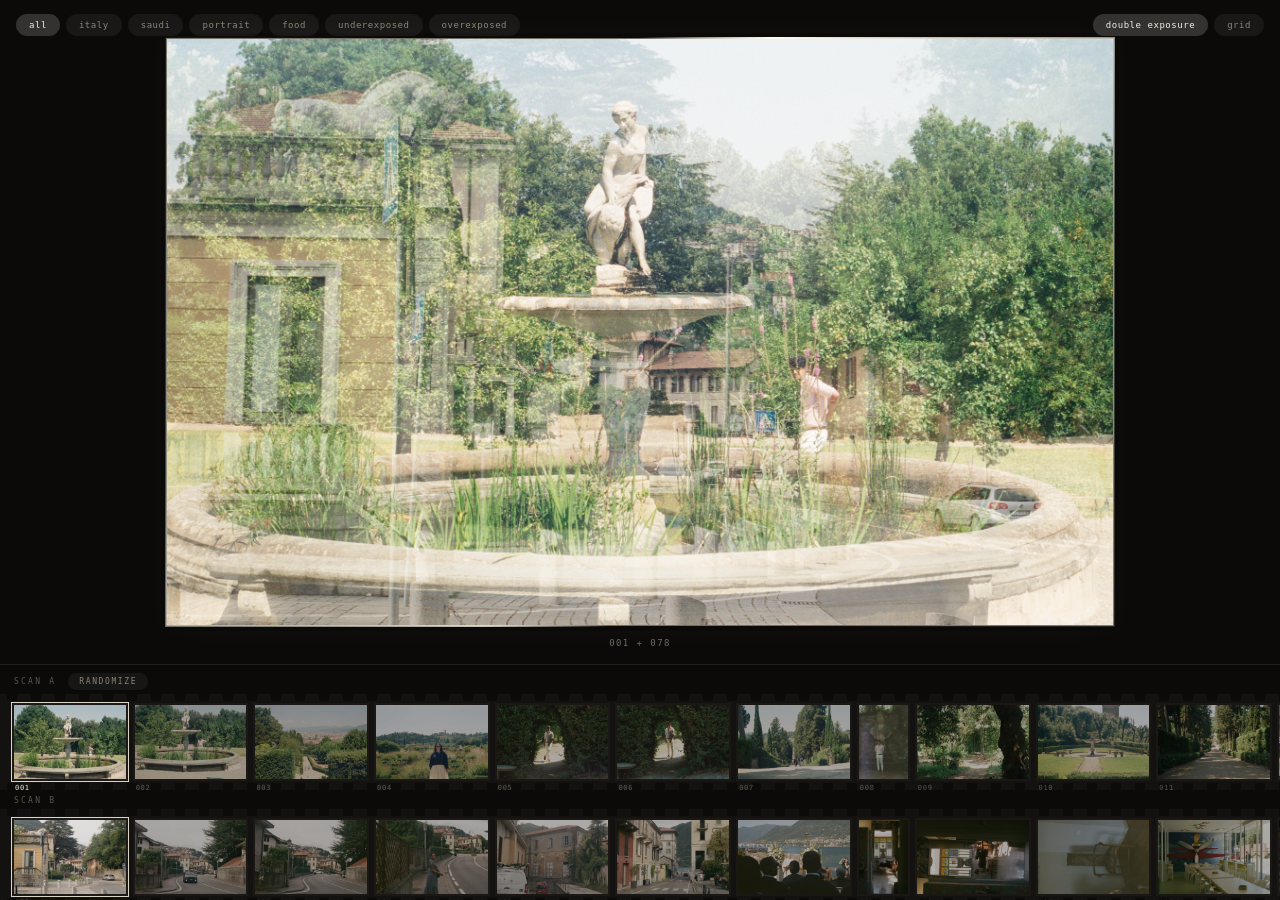
==== commit 6bfab9ac: "Filters across both rolls and the grid Six categories plus all: italy, saudi, portrait, food, undere" ====
--- a/photos/index.html
+++ b/photos/index.html
@@ -7,6 +7,16 @@
 <link rel="stylesheet" href="style.css">
 </head>
 <body>
+
+<nav class="filters" id="filters">
+  <button class="vbtn active" data-cat="all">all</button>
+  <button class="vbtn" data-cat="italy">italy</button>
+  <button class="vbtn" data-cat="saudi">saudi</button>
+  <button class="vbtn" data-cat="portrait">portrait</button>
+  <button class="vbtn" data-cat="food">food</button>
+  <button class="vbtn" data-cat="underexposed">underexposed</button>
+  <button class="vbtn" data-cat="overexposed">overexposed</button>
+</nav>
 
 <nav class="views" id="views">
   <button class="vbtn active" data-view="expose">double exposure</button>
--- a/photos/style.css
+++ b/photos/style.css
@@ -38,7 +38,7 @@
   aspect-ratio:3 / 2;
   max-height:calc(100vh - var(--rolls-h) - 76px);
   background:#000;
-  border:1px solid rgba(226,217,199,.4);
+  border:1px solid rgba(226,217,199,.5);
   box-shadow:0 0 0 5px rgba(11,10,9,.9), 0 0 22px rgba(238,229,210,.05);
   transition:box-shadow .5s ease, border-color .5s ease;
 }
@@ -55,17 +55,20 @@
 .pairbox::after{
   content:"";
   position:absolute;
-  inset:-1px;
-  padding:1px;
+  inset:-2px;
+  padding:2px;
   pointer-events:none;
   background:conic-gradient(from var(--sweep),
-    rgba(244,237,222,0) 0deg,
-    rgba(244,237,222,.85) 26deg,
-    rgba(244,237,222,0) 74deg,
-    rgba(244,237,222,0) 190deg,
-    rgba(244,237,222,.4) 214deg,
-    rgba(244,237,222,0) 258deg,
-    rgba(244,237,222,0) 360deg);
+    rgba(248,242,229,0) 0deg,
+    rgba(255,251,242,1) 24deg,
+    rgba(248,242,229,.25) 76deg,
+    rgba(248,242,229,0) 150deg,
+    rgba(248,242,229,0) 186deg,
+    rgba(255,251,242,.7) 208deg,
+    rgba(248,242,229,.2) 254deg,
+    rgba(248,242,229,0) 320deg,
+    rgba(248,242,229,0) 360deg);
+  filter:drop-shadow(0 0 7px rgba(250,244,231,.55));
   -webkit-mask:linear-gradient(#000 0 0) content-box, linear-gradient(#000 0 0);
   -webkit-mask-composite:xor;
   mask:linear-gradient(#000 0 0) content-box, linear-gradient(#000 0 0);
@@ -317,3 +320,13 @@
   letter-spacing:.16em;
   color:#6f6a61;
 }
+
+.filters{
+  position:fixed;
+  top:14px; left:16px;
+  z-index:40;
+  display:flex;
+  flex-wrap:wrap;
+  gap:6px;
+  max-width:calc(100vw - 260px);
+}
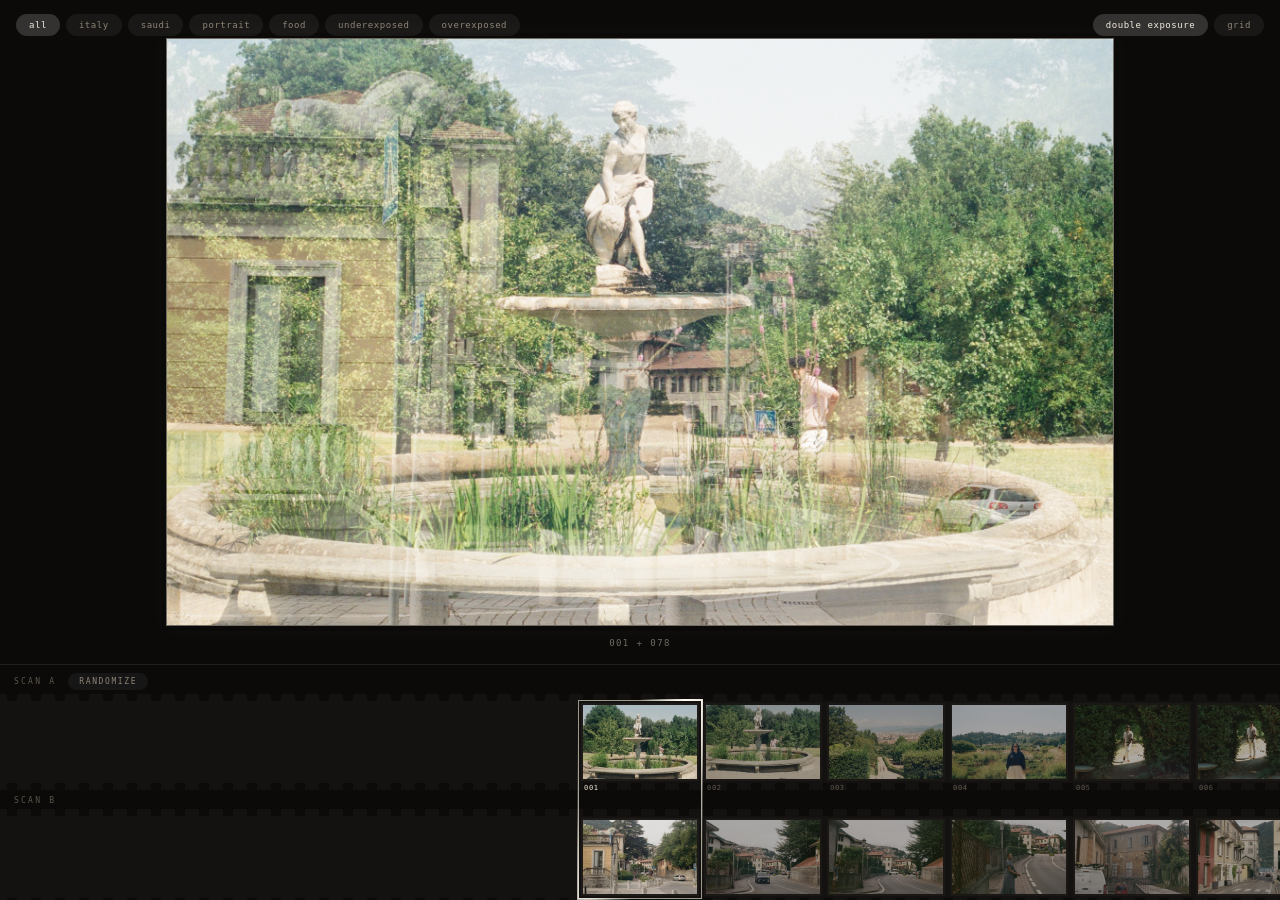
==== commit 6fa82497: "Move the meeting into the two rolls The sliding belongs to the film strips, not the big exposure. Ch" ====
--- a/photos/index.html
+++ b/photos/index.html
@@ -53,6 +53,7 @@
     <div class="roll-edge"><span class="roll-name">SCAN B</span></div>
     <div class="strip" id="stripB"></div>
   </div>
+  <div class="pairring" id="pairring"></div>
 </footer>
 
 <script src="app.js"></script>
--- a/photos/style.css
+++ b/photos/style.css
@@ -52,7 +52,7 @@
 }
 
 /* a soft light that keeps travelling round the border of a chosen pair */
-.pairbox::after{
+.pairring::after{
   content:"";
   position:absolute;
   inset:-2px;
@@ -77,14 +77,30 @@
 }
 @keyframes sweep{ to{ --sweep:360deg; } }
 
-/* and a brief lift the moment a new pair comes together */
-.pairbox.fresh{
-  border-color:rgba(240,232,215,.8);
-  box-shadow:0 0 0 5px rgba(11,10,9,.9), 0 0 34px rgba(240,232,215,.16);
+/* the single border drawn round the two chosen frames once they have slid together */
+.pairring{
+  position:fixed;
+  pointer-events:none;
+  z-index:30;
+  border:1px solid rgba(232,224,206,.65);
+  opacity:0;
+  transition:left .34s cubic-bezier(.2,.72,.24,1),
+             top .34s cubic-bezier(.2,.72,.24,1),
+             width .34s cubic-bezier(.2,.72,.24,1),
+             height .34s cubic-bezier(.2,.72,.24,1),
+             opacity .2s linear;
+}
+.pairring.on{ opacity:1; }
+/* a brief lift as a new pair comes together */
+.pairring.fresh{
+  border-color:rgba(246,240,226,.95);
+  box-shadow:0 0 20px rgba(246,240,226,.18);
 }
 
 @media(prefers-reduced-motion:reduce){
-  .pairbox::after{ animation:none; }
+  .pairring::after{ animation:none; }
+  .pairring{ transition:opacity .2s linear; }
+  .strip{ scroll-behavior:auto; }
 }
 
 .plate{
@@ -98,7 +114,7 @@
   height:100%;
   object-fit:cover;
   opacity:0;
-  transition:opacity .17s linear, transform .17s cubic-bezier(.3,.7,.3,1);
+  transition:opacity .3s linear, transform .42s cubic-bezier(.2,.72,.24,1);
 }
 .plate img.showing{ opacity:1; }
 
@@ -177,12 +193,13 @@
 
 /* the strip itself: film base, sprockets punched along both edges */
 .strip{
+  scroll-behavior:smooth;
   display:flex;
   gap:5px;
   align-items:stretch;
   overflow-x:auto;
   overflow-y:hidden;
-  padding:9px 12px;
+  padding:9px calc(50% - 58px);
   background:
     /* sprocket holes, top and bottom */
     repeating-linear-gradient(90deg,
@@ -207,7 +224,8 @@
 .fframe img{
   display:block;
   height:100%;
-  width:auto;
+  width:100%;
+  object-fit:cover;
   filter:brightness(.92) saturate(.9) contrast(1.02);
 }
 .fframe:hover{ opacity:1; }
@@ -225,10 +243,7 @@
 }
 
 /* whichever frame is currently exposed */
-.fframe.chosen{
-  opacity:1;
-  box-shadow:0 0 0 1px rgba(240,233,219,.9);
-}
+.fframe.chosen{ opacity:1; }
 .fframe.chosen .fnum{ opacity:1; color:#f0e9db; }
 
 @media(max-width:760px){
